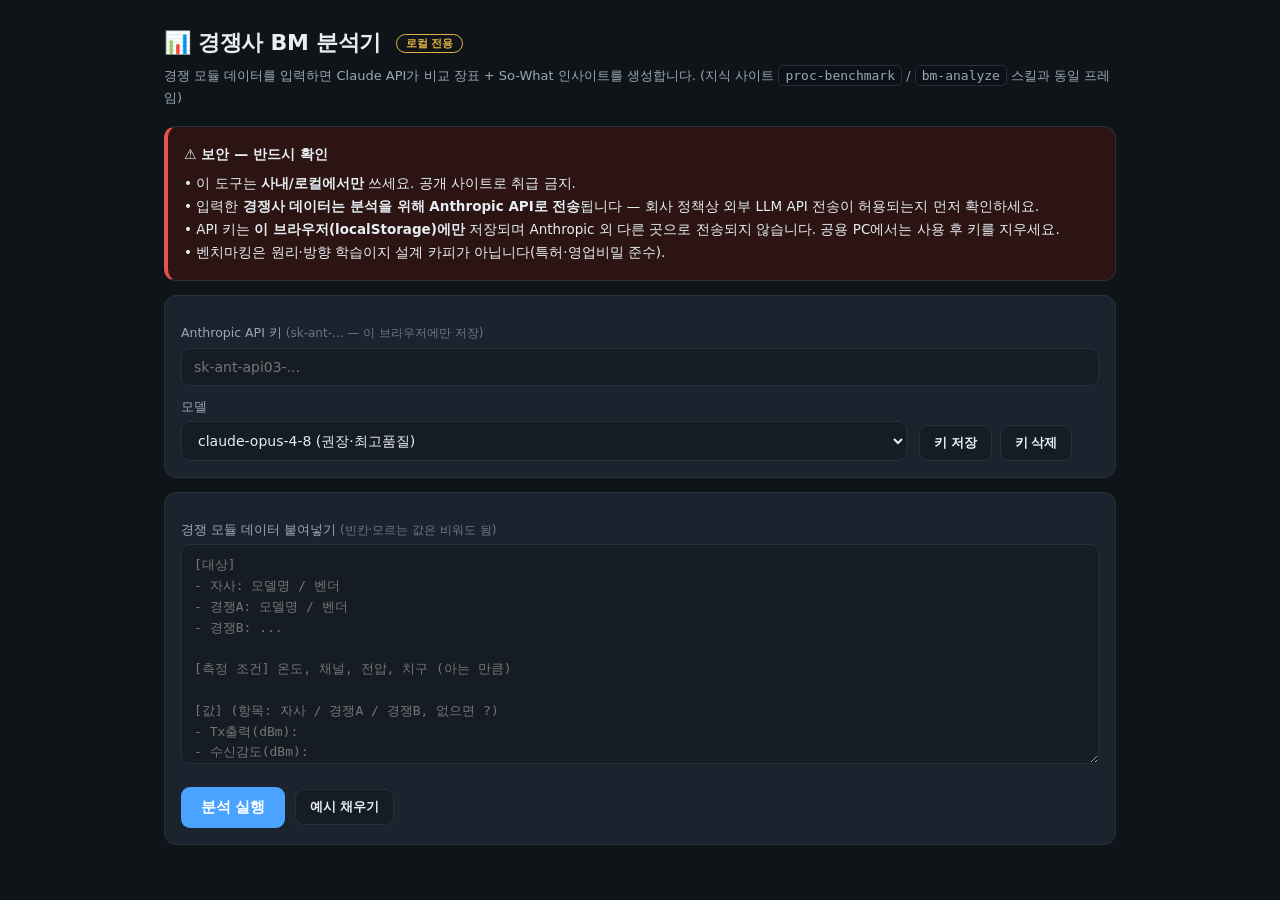
==== bm-analyzer.html @ a7c24df4 "feat: 경쟁사 BM 분석기 로컬 앱(bm-analyzer.html) - 브라우저에서 Claude API 직접호출(스트리밍, 기본 claude-opus-4-8, adaptive " ====
<!DOCTYPE html>
<html lang="ko" data-theme="dark">
<head>
<meta charset="UTF-8" />
<meta name="viewport" content="width=device-width, initial-scale=1.0" />
<title>경쟁사 BM 분석기 (로컬 전용)</title>
<meta name="robots" content="noindex, nofollow" />
<style>
  :root{--bg:#0f1419;--elev:#161c24;--card:#1b232e;--border:#28303c;--text:#e6edf3;--dim:#9aa7b4;--faint:#6b7785;--accent:#4aa3ff;--accent-soft:#1d3a5c;--warn:#e3b341;--warn-bg:#2b2410;--danger:#e5534b;--danger-bg:#2b1412;--ok:#2ea043;}
  *{box-sizing:border-box;margin:0;padding:0}
  body{font-family:"Pretendard",-apple-system,"Segoe UI","Malgun Gothic",system-ui,sans-serif;background:var(--bg);color:var(--text);line-height:1.7;font-size:15px;padding:24px;max-width:1000px;margin:0 auto}
  h1{font-size:22px;font-weight:800;letter-spacing:-.3px}
  h1 .badge{font-size:11px;font-weight:600;color:var(--warn);border:1px solid var(--warn);border-radius:999px;padding:2px 9px;margin-left:8px;vertical-align:middle}
  .sub{color:var(--dim);font-size:13px;margin:4px 0 16px}
  .box{background:var(--card);border:1px solid var(--border);border-radius:12px;padding:16px;margin:14px 0}
  .danger{border-left:4px solid var(--danger);background:var(--danger-bg)}
  .warn{border-left:4px solid var(--warn);background:var(--warn-bg)}
  .box h3{font-size:14px;margin-bottom:6px}
  label{display:block;font-size:12.5px;color:var(--dim);margin:10px 0 4px}
  input,textarea,select{width:100%;background:var(--elev);border:1px solid var(--border);color:var(--text);border-radius:9px;padding:10px 12px;font-size:14px;font-family:inherit}
  input:focus,textarea:focus,select:focus{outline:none;border-color:var(--accent)}
  textarea{min-height:220px;resize:vertical;font-family:"SFMono-Regular",Consolas,monospace;font-size:13px;line-height:1.6}
  .row{display:flex;gap:12px;flex-wrap:wrap}
  .row>div{flex:1;min-width:180px}
  button{background:var(--accent);color:#fff;border:none;border-radius:9px;padding:11px 20px;font-size:14.5px;font-weight:700;cursor:pointer}
  button:hover{filter:brightness(1.1)}
  button:disabled{opacity:.5;cursor:not-allowed}
  button.ghost{background:var(--elev);color:var(--text);border:1px solid var(--border);font-weight:600;padding:8px 14px;font-size:13px}
  .actions{display:flex;gap:10px;align-items:center;flex-wrap:wrap;margin-top:14px}
  .status{font-size:13px;color:var(--dim)}
  .spinner{display:inline-block;width:14px;height:14px;border:2px solid var(--border);border-top-color:var(--accent);border-radius:50%;animation:spin .8s linear infinite;vertical-align:-2px;margin-right:6px}
  @keyframes spin{to{transform:rotate(360deg)}}
  code{background:#0c1117;padding:2px 6px;border-radius:5px;font-family:"SFMono-Regular",Consolas,monospace;font-size:13px;border:1px solid var(--border)}
  details{margin-top:8px}summary{cursor:pointer;color:var(--dim);font-size:13px}
  /* rendered markdown result */
  #result{margin-top:8px}
  #result h2{font-size:19px;font-weight:750;margin:20px 0 10px;padding-bottom:7px;border-bottom:1px solid var(--border)}
  #result h3{font-size:16px;margin:16px 0 8px}
  #result p{margin:8px 0}
  #result ul{padding-left:22px;margin:8px 0}#result li{margin:5px 0}
  #result strong{color:var(--accent)}
  #result hr{border:none;border-top:1px solid var(--border);margin:16px 0}
  #result table{width:100%;border-collapse:collapse;font-size:13.5px;margin:12px 0;display:block;overflow-x:auto}
  #result th,#result td{border:1px solid var(--border);padding:8px 11px;text-align:left;vertical-align:top}
  #result th{background:var(--elev);font-weight:700;white-space:nowrap}
  .key-note{font-size:12px;color:var(--faint);margin-top:6px}
  a{color:var(--accent)}
</style>
</head>
<body>
  <h1>📊 경쟁사 BM 분석기 <span class="badge">로컬 전용</span></h1>
  <p class="sub">경쟁 모듈 데이터를 입력하면 Claude API가 비교 장표 + So-What 인사이트를 생성합니다. (지식 사이트 <code>proc-benchmark</code> / <code>bm-analyze</code> 스킬과 동일 프레임)</p>

  <div class="box danger">
    <h3>⚠️ 보안 — 반드시 확인</h3>
    <div style="font-size:13.5px">
      • 이 도구는 <b>사내/로컬에서만</b> 쓰세요. 공개 사이트로 취급 금지.<br>
      • 입력한 <b>경쟁사 데이터는 분석을 위해 Anthropic API로 전송</b>됩니다 — 회사 정책상 외부 LLM API 전송이 허용되는지 먼저 확인하세요.<br>
      • API 키는 <b>이 브라우저(localStorage)에만</b> 저장되며 Anthropic 외 다른 곳으로 전송되지 않습니다. 공용 PC에서는 사용 후 키를 지우세요.<br>
      • 벤치마킹은 원리·방향 학습이지 설계 카피가 아닙니다(특허·영업비밀 준수).
    </div>
  </div>

  <div class="box">
    <label>Anthropic API 키 <span class="key-note">(sk-ant-... — 이 브라우저에만 저장)</span></label>
    <input id="apiKey" type="password" placeholder="sk-ant-api03-..." autocomplete="off" />
    <div class="row">
      <div>
        <label>모델</label>
        <select id="model">
          <option value="claude-opus-4-8">claude-opus-4-8 (권장·최고품질)</option>
          <option value="claude-sonnet-5">claude-sonnet-5 (저렴·빠름)</option>
          <option value="claude-haiku-4-5">claude-haiku-4-5 (최저가)</option>
        </select>
      </div>
      <div style="flex:0 0 auto;display:flex;align-items:flex-end;gap:8px">
        <button class="ghost" id="saveKey">키 저장</button>
        <button class="ghost" id="clearKey">키 삭제</button>
      </div>
    </div>
  </div>

  <div class="box">
    <label>경쟁 모듈 데이터 붙여넣기 <span class="key-note">(빈칸·모르는 값은 비워도 됨)</span></label>
    <textarea id="input" placeholder="[대상]
- 자사: 모델명 / 벤더
- 경쟁A: 모델명 / 벤더
- 경쟁B: ...

[측정 조건] 온도, 채널, 전압, 치구 (아는 만큼)

[값] (항목: 자사 / 경쟁A / 경쟁B, 없으면 ?)
- Tx출력(dBm):
- 수신감도(dBm):
- Sleep 전류(µA):
- 부품 수/구성(칩·FEM·발룬·필터·안테나):
- PCB 층수/크기/재료:
- 안테나 방식:
- 지원 규격/세대·인증 지역:
- 추정 BOM(자사=100 기준):

[출처] 각 값이 데이터시트/실측/추정 중 무엇인지 (아는 만큼)"></textarea>
    <div class="actions">
      <button id="run">분석 실행</button>
      <button class="ghost" id="loadEx">예시 채우기</button>
      <span class="status" id="status"></span>
    </div>
  </div>

  <div class="box" id="resultBox" style="display:none">
    <div class="actions" style="margin:0 0 8px;justify-content:flex-end">
      <button class="ghost" id="copyBtn">결과 복사</button>
      <button class="ghost" id="saveBtn">.md 저장</button>
    </div>
    <div id="result"></div>
    <details><summary>원본 마크다운 보기</summary><pre id="raw" style="white-space:pre-wrap;font-size:12.5px;color:var(--dim);margin-top:8px"></pre></details>
  </div>

<script>
const $ = s => document.querySelector(s);
const KEY_LS = "bm-analyzer-apikey";

// restore saved key
$("#apiKey").value = localStorage.getItem(KEY_LS) || "";
$("#saveKey").onclick = () => { localStorage.setItem(KEY_LS, $("#apiKey").value.trim()); setStatus("키 저장됨 (이 브라우저)"); };
$("#clearKey").onclick = () => { localStorage.removeItem(KEY_LS); $("#apiKey").value=""; setStatus("키 삭제됨"); };

function setStatus(t, spin){ $("#status").innerHTML = (spin?'<span class="spinner"></span>':'') + (t||""); }

const SYSTEM = `당신은 삼성전자 생활가전 무선통신모듈(RF) HW 벤치마킹 분석 전문가다.
사용자가 준 자사/경쟁 모듈 자료(데이터시트·teardown·측정값)를 바탕으로 "스펙 나열"이 아니라 인사이트·액션을 도출한다.

원칙:
- 자료에 없는 값은 지어내지 말고 "?" 로 둔다. 각 값 옆에 (실측)/(추정)/(데이터시트) 출처를 표기(알 수 있으면).
- 측정 조건이 다르면 비교 무효임을 명시. 원가는 상대지수(자사=100)로.
- Gap의 원인(Why)까지 파고들어 '카피'가 아닌 우리 방식의 Action을 도출.
- 벤치마킹은 원리·방향 학습이며 특허·영업비밀 침해·설계 무단복제가 아님을 전제.

반드시 아래 순서의 한국어 Markdown으로만 출력(다른 말 없이):

## 결론 (먼저)
- 한 줄 결론.
- 상위 3개 액션(우선순위순, 불릿).

## 비교 장표
| 항목 | 자사 | 경쟁 A | 경쟁 B | Gap / 시사점 |
(RF성능·전력·BOM/부품구성·PCB·안테나·인증/지역 등 자료에 있는 항목만. 값에 출처 괄호 표기)

## So-What 인사이트
| Fact(사실) | Gap(차이) | Why(원인 추정) | Insight(시사점) | Action(실행) |
(임팩트 큰 순 최소 3행. Why는 '추정'임을 명시)

## 데이터 공백 (추가로 확보/측정할 항목)
- 불릿 목록.

## 유의
- 측정조건 정규화 여부, 추정값 비중 등 이 분석의 한계를 1~2줄로.`;

// ---- minimal markdown renderer (headings, bold, tables, lists, hr) ----
function esc(s){return (s||"").replace(/[&<>]/g,c=>({"&":"&amp;","<":"&lt;",">":"&gt;"}[c]));}
function inline(s){return esc(s).replace(/\*\*(.+?)\*\*/g,"<strong>$1</strong>");}
function renderMD(md){
  const lines = md.split("\n"); let html=""; let i=0;
  while(i<lines.length){
    let ln=lines[i];
    if(/^\s*#{1,3}\s/.test(ln)){const m=ln.match(/^\s*(#{1,3})\s+(.*)/);const t=m[1].length;html+=`<h${t===1?2:t}>${inline(m[2])}</h${t===1?2:t}>`;i++;continue;}
    if(/^\s*---+\s*$/.test(ln)){html+="<hr>";i++;continue;}
    if(/^\s*\|.*\|\s*$/.test(ln)){ // table
      const tbl=[];while(i<lines.length&&/^\s*\|.*\|\s*$/.test(lines[i])){tbl.push(lines[i]);i++;}
      const rows=tbl.map(r=>r.trim().replace(/^\||\|$/g,"").split("|").map(c=>c.trim()));
      const body=rows.filter(r=>!r.every(c=>/^:?-+:?$/.test(c)||c===""));
      html+="<table>";body.forEach((r,ri)=>{const tag=ri===0?"th":"td";html+="<tr>"+r.map(c=>`<${tag}>${inline(c)}</${tag}>`).join("")+"</tr>";});html+="</table>";continue;
    }
    if(/^\s*[-*]\s+/.test(ln)){const items=[];while(i<lines.length&&/^\s*[-*]\s+/.test(lines[i])){items.push(lines[i].replace(/^\s*[-*]\s+/,""));i++;}html+="<ul>"+items.map(x=>`<li>${inline(x)}</li>`).join("")+"</ul>";continue;}
    if(ln.trim()===""){i++;continue;}
    html+=`<p>${inline(ln)}</p>`;i++;
  }
  return html;
}

let currentMD="";
$("#run").onclick = runAnalysis;
async function runAnalysis(){
  const key=$("#apiKey").value.trim();
  const text=$("#input").value.trim();
  if(!key){setStatus("API 키를 입력하세요.");return;}
  if(!text){setStatus("경쟁 모듈 데이터를 입력하세요.");return;}
  localStorage.setItem(KEY_LS,key);
  $("#run").disabled=true; setStatus("분석 중 (모델이 생각 후 작성)…",true);
  $("#resultBox").style.display="block"; $("#result").innerHTML=""; $("#raw").textContent=""; currentMD="";
  try{
    const resp=await fetch("https://api.anthropic.com/v1/messages",{
      method:"POST",
      headers:{
        "content-type":"application/json",
        "x-api-key":key,
        "anthropic-version":"2023-06-01",
        "anthropic-dangerous-direct-browser-access":"true"
      },
      body:JSON.stringify({
        model:$("#model").value,
        max_tokens:12000,
        thinking:{type:"adaptive"},
        system:SYSTEM,
        messages:[{role:"user",content:text}],
        stream:true
      })
    });
    if(!resp.ok){
      let msg="HTTP "+resp.status;
      try{const j=await resp.json();msg=(j.error&&j.error.message)||msg;}catch(e){}
      throw new Error(msg);
    }
    const reader=resp.body.getReader();const dec=new TextDecoder();let buf="";
    while(true){
      const {done,value}=await reader.read(); if(done)break;
      buf+=dec.decode(value,{stream:true});
      const lines=buf.split("\n"); buf=lines.pop();
      for(const line of lines){
        const s=line.trim(); if(!s.startsWith("data:"))continue;
        const data=s.slice(5).trim(); if(!data)continue;
        try{const ev=JSON.parse(data);
          if(ev.type==="content_block_delta"&&ev.delta&&ev.delta.type==="text_delta"){
            currentMD+=ev.delta.text; $("#result").innerHTML=renderMD(currentMD); $("#raw").textContent=currentMD;
          }else if(ev.type==="error"){throw new Error(ev.error&&ev.error.message||"stream error");}
        }catch(e){/* ignore partial json */}
      }
    }
    setStatus("완료. ⚠️ 결과는 bm-output/ 등 로컬에만 저장하세요.");
  }catch(err){
    setStatus("오류: "+err.message);
    $("#result").innerHTML=`<p style="color:var(--danger)">요청 실패: ${esc(err.message)}</p>
      <p class="key-note">키가 맞는지, 크레딧이 있는지, 네트워크(사내 프록시)가 api.anthropic.com을 허용하는지 확인하세요.</p>`;
  }finally{$("#run").disabled=false;}
}

$("#copyBtn").onclick=()=>{navigator.clipboard.writeText(currentMD).then(()=>setStatus("복사됨"));};
$("#saveBtn").onclick=()=>{
  const d=new Date().toISOString().slice(0,10);
  const blob=new Blob([currentMD],{type:"text/markdown"});
  const a=document.createElement("a");a.href=URL.createObjectURL(blob);a.download=`BM_${d}.md`;a.click();
  setStatus("BM_"+d+".md 저장됨 (로컬 전용 보관)");
};
$("#loadEx").onclick=()=>{
  $("#input").value=`[대상]
- 자사: SWU-24A / 자사
- 경쟁A: XY-2450 / A社
- 경쟁B: ZZ-Combo / B社

[측정 조건] 상온 25℃, 2.4G ch6, 3.3V, 도전 커넥터 (자사만 실측)

[값]
- Tx출력(dBm): 18(실측) / 19(데이터시트) / ?
- 수신감도(dBm): -95(실측) / -98(데이터시트) / -97(데이터시트)
- Sleep 전류(µA): 3.0(실측) / 1.5(데이터시트) / 2.0(추정)
- 부품 수/구성: 칩+발룬+π매칭+PCB안테나 / 칩+FEM(통합)+FPC안테나 / 콤보칩+칩안테나
- PCB 층수/크기: 4층/25x18mm / 4층/22x16mm / 2층/28x20mm
- 안테나 방식: PCB패턴 / FPC(+u.FL) / 칩
- 지원 규격/지역: WiFi4 BLE / KC,FCC / WiFi5 BLE / KC,FCC,CE / WiFi4 / KC
- 추정 BOM(자사=100): 100 / 115 / 80`;
  setStatus("예시 채움 — '분석 실행'을 누르세요.");
};
</script>
</body>
</html>
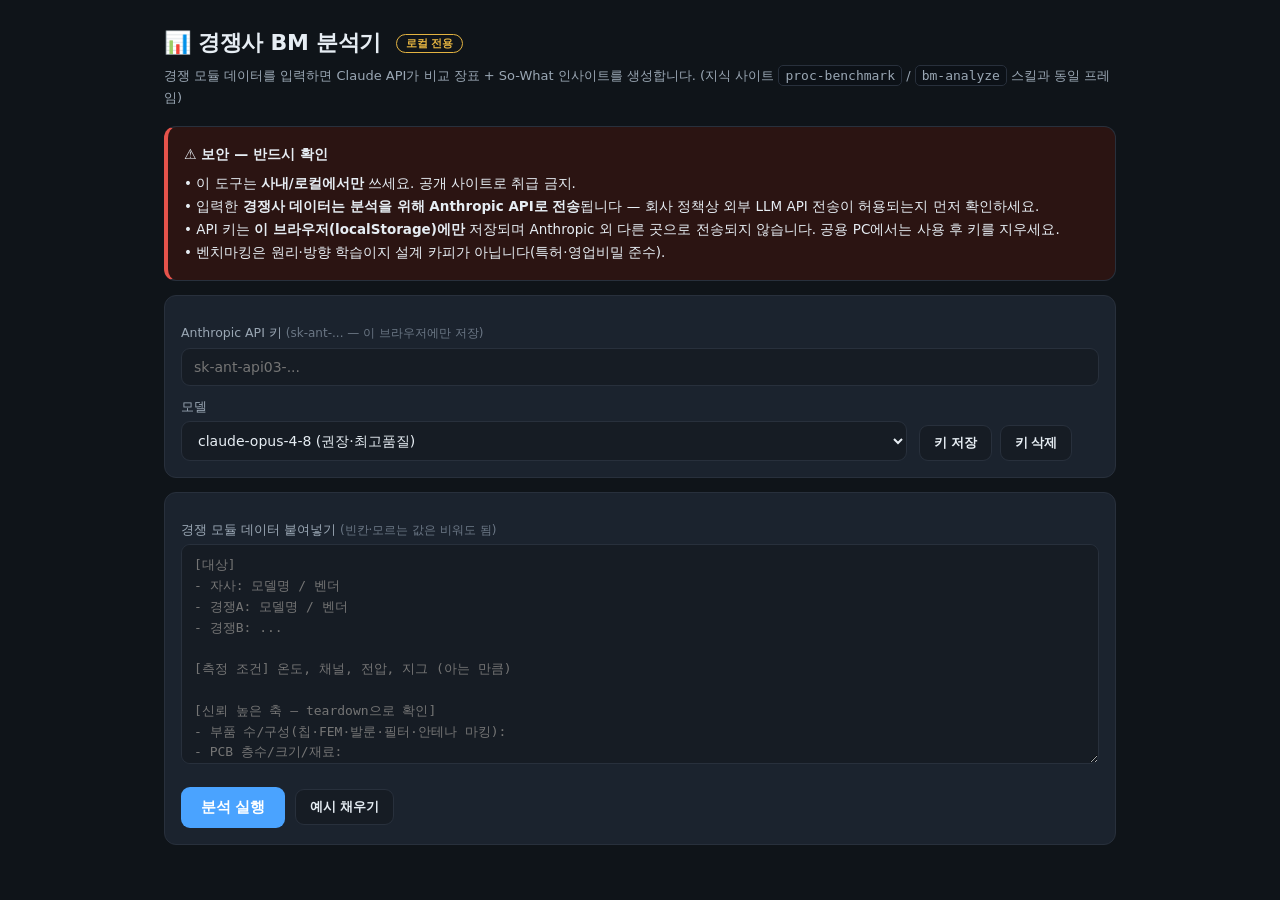
==== commit 591ee561: "fix(bm-analyzer): 사이트와 동일하게 정정 — 신뢰 축 vs 저신뢰 3축, 치구→지그 - SYSTEM 프롬프트: teardown 신뢰 축 중심 비교 + RF성능/전력/" ====
--- a/bm-analyzer.html
+++ b/bm-analyzer.html
@@ -87,17 +87,19 @@
 - 경쟁A: 모델명 / 벤더
 - 경쟁B: ...
 
-[측정 조건] 온도, 채널, 전압, 치구 (아는 만큼)
-
-[값] (항목: 자사 / 경쟁A / 경쟁B, 없으면 ?)
-- Tx출력(dBm):
-- 수신감도(dBm):
-- Sleep 전류(µA):
-- 부품 수/구성(칩·FEM·발룬·필터·안테나):
+[측정 조건] 온도, 채널, 전압, 지그 (아는 만큼)
+
+[신뢰 높은 축 — teardown으로 확인]
+- 부품 수/구성(칩·FEM·발룬·필터·안테나 마킹):
 - PCB 층수/크기/재료:
 - 안테나 방식:
-- 지원 규격/세대·인증 지역:
+- 열/기구(쉴드캔·방열):
 - 추정 BOM(자사=100 기준):
+
+[참고 축 — 저신뢰(확보 방법 있으면만)]
+- RF출력/감도: (자사 동일 지그 실측 or FCC OET 값만)
+- 전력(Sleep/Tx): (모듈 레일 직접측정 or 데이터시트 값만 · 세트 소비전류 X)
+- 인증/지역: (인증DB 조회로 확인한 값 · 라벨만이면 비확정)
 
 [출처] 각 값이 데이터시트/실측/추정 중 무엇인지 (아는 만큼)"></textarea>
     <div class="actions">
@@ -132,9 +134,16 @@
 
 원칙:
 - 자료에 없는 값은 지어내지 말고 "?" 로 둔다. 각 값 옆에 (실측)/(추정)/(데이터시트) 출처를 표기(알 수 있으면).
-- 측정 조건이 다르면 비교 무효임을 명시. 원가는 상대지수(자사=100)로.
+- 측정 조건(온도·채널·전압·지그)이 다르면 비교 무효임을 명시. 원가는 상대지수(자사=100)로.
 - Gap의 원인(Why)까지 파고들어 '카피'가 아닌 우리 방식의 Action을 도출.
 - 벤치마킹은 원리·방향 학습이며 특허·영업비밀 침해·설계 무단복제가 아님을 전제.
+
+축별 신뢰도(중요):
+- [신뢰 높음 — teardown으로 확인] 부품 구성(칩/FEM/발룬/필터/안테나 마킹), BOM·원가(부품수·통합도), PCB(층수·재료·크기), 안테나 방식, 열·기구(쉴드캔·방열). 이 축들을 비교의 중심으로.
+- [불신뢰 소스 — 저신뢰(비확정) 처리] 다음 3축은 보이는 소스를 그대로 믿으면 오판이므로, '확보 방법'이 명시된 경우에만 비교하고 아니면 (저신뢰) 표기하거나 '데이터 공백'으로 넘긴다:
+  · RF 성능: 경쟁사 공개 스펙은 측정조건·지그 불명 → 신뢰 불가. (자사 동일 지그 직접 실측 / 미국 FCC OET 공개 시험성적서로 확보된 값만 비교)
+  · 전력: 세트 장착 소비전류는 SMPS 효율·타부하 혼입 → 모듈 순수특성 분리 불가. (모듈 전원 레일 직접 급전 측정 / 데이터시트 값으로 확보된 값만 비교)
+  · 인증·지역: 라벨은 미기재 국가 존재 → '지원 지역 확정' 불가. (인증번호로 FCC ID·KC(RRA)·CE DB 조회로 보완, 단 비확정)
 
 반드시 아래 순서의 한국어 Markdown으로만 출력(다른 말 없이):
 
@@ -142,9 +151,12 @@
 - 한 줄 결론.
 - 상위 3개 액션(우선순위순, 불릿).
 
-## 비교 장표
+## 비교 장표 (신뢰 높은 teardown 축)
 | 항목 | 자사 | 경쟁 A | 경쟁 B | Gap / 시사점 |
-(RF성능·전력·BOM/부품구성·PCB·안테나·인증/지역 등 자료에 있는 항목만. 값에 출처 괄호 표기)
+(부품구성·BOM/원가·PCB·안테나·열/기구 중 자료에 있는 항목. 값에 출처 괄호 표기)
+
+## 참고 축 (저신뢰·비확정) — RF성능·전력·인증/지역
+(위 3축은 '확보 방법'이 명시된 값만 (저신뢰) 표기해 넣고, 확보 안 된 값은 여기서 '데이터 공백'으로 안내. 세트레벨 전력·경쟁사 공개스펙·라벨만으로는 비교하지 말 것)
 
 ## So-What 인사이트
 | Fact(사실) | Gap(차이) | Why(원인 추정) | Insight(시사점) | Action(실행) |
@@ -247,17 +259,19 @@
 - 경쟁A: XY-2450 / A社
 - 경쟁B: ZZ-Combo / B社
 
-[측정 조건] 상온 25℃, 2.4G ch6, 3.3V, 도전 커넥터 (자사만 실측)
-
-[값]
-- Tx출력(dBm): 18(실측) / 19(데이터시트) / ?
-- 수신감도(dBm): -95(실측) / -98(데이터시트) / -97(데이터시트)
-- Sleep 전류(µA): 3.0(실측) / 1.5(데이터시트) / 2.0(추정)
+[측정 조건] 상온 25℃, 2.4G ch6, 3.3V, 도전 지그 (자사만 실측)
+
+[신뢰 높은 축 — teardown]
 - 부품 수/구성: 칩+발룬+π매칭+PCB안테나 / 칩+FEM(통합)+FPC안테나 / 콤보칩+칩안테나
 - PCB 층수/크기: 4층/25x18mm / 4층/22x16mm / 2층/28x20mm
 - 안테나 방식: PCB패턴 / FPC(+u.FL) / 칩
-- 지원 규격/지역: WiFi4 BLE / KC,FCC / WiFi5 BLE / KC,FCC,CE / WiFi4 / KC
-- 추정 BOM(자사=100): 100 / 115 / 80`;
+- 열/기구: 쉴드캔無 / 쉴드캔有 / 쉴드캔無
+- 추정 BOM(자사=100): 100 / 115 / 80
+
+[참고 축 — 저신뢰]
+- RF출력/감도: 자사만 동일 지그 실측(Tx 18dBm, 감도 -95dBm) / 경쟁은 공개스펙뿐 → 비교 보류
+- 전력(Sleep): 자사 3.0µA(모듈레일 실측) / 경쟁은 세트값뿐 → 분리 불가, 비교 보류
+- 인증/지역: 라벨상 자사 KC,FCC / A KC,FCC,CE / B KC (미기재 국가 가능 → 비확정)`;
   setStatus("예시 채움 — '분석 실행'을 누르세요.");
 };
 </script>
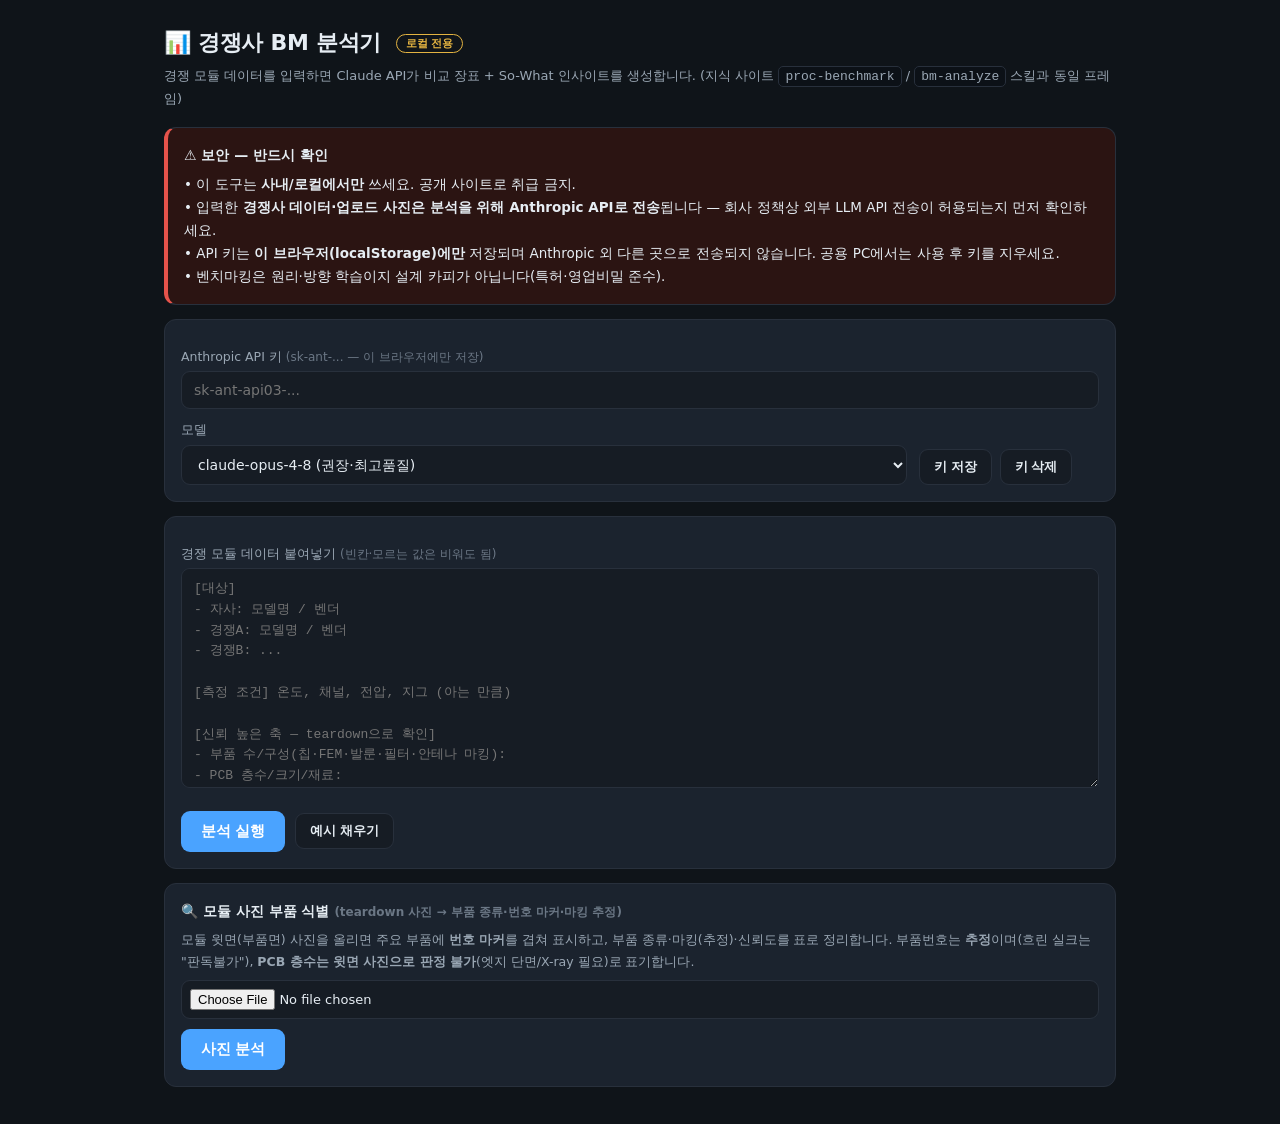
==== commit 44e60193: "feat(bm-analyzer): 모듈 사진 부품 식별 — 비전 분석 + 번호 마커 오버레이 - 사진 업로드 → Claude vision이 주요 부품 식별, 이미지 좌표(0~1)로" ====
--- a/bm-analyzer.html
+++ b/bm-analyzer.html
@@ -45,6 +45,15 @@
   #result th{background:var(--elev);font-weight:700;white-space:nowrap}
   .key-note{font-size:12px;color:var(--faint);margin-top:6px}
   a{color:var(--accent)}
+  input[type=file]{padding:8px;font-size:13px;color:var(--text);max-width:100%}
+  .imgwrap{position:relative;display:inline-block;max-width:100%;line-height:0;border:1px solid var(--border);border-radius:10px;overflow:hidden;background:#000}
+  .imgwrap img{display:block;max-width:100%;height:auto}
+  .marker{position:absolute;transform:translate(-50%,-50%);min-width:24px;height:24px;padding:0 6px;border-radius:999px;background:var(--accent);color:#fff;font-size:12.5px;font-weight:800;display:flex;align-items:center;justify-content:center;border:2px solid #fff;box-shadow:0 1px 5px rgba(0,0,0,.6);cursor:default}
+  .legend table{width:100%;border-collapse:collapse;margin:12px 0;font-size:13.5px}
+  .legend th,.legend td{border:1px solid var(--border);padding:7px 10px;text-align:left;vertical-align:top}
+  .legend th{background:var(--elev);white-space:nowrap}
+  .legend td:first-child{font-weight:800;color:var(--accent);width:1%;white-space:nowrap;text-align:center}
+  .conf-low{color:var(--danger);font-weight:700}.conf-mid{color:var(--warn);font-weight:700}.conf-high{color:var(--ok);font-weight:700}
 </style>
 </head>
 <body>
@@ -55,7 +64,7 @@
     <h3>⚠️ 보안 — 반드시 확인</h3>
     <div style="font-size:13.5px">
       • 이 도구는 <b>사내/로컬에서만</b> 쓰세요. 공개 사이트로 취급 금지.<br>
-      • 입력한 <b>경쟁사 데이터는 분석을 위해 Anthropic API로 전송</b>됩니다 — 회사 정책상 외부 LLM API 전송이 허용되는지 먼저 확인하세요.<br>
+      • 입력한 <b>경쟁사 데이터·업로드 사진은 분석을 위해 Anthropic API로 전송</b>됩니다 — 회사 정책상 외부 LLM API 전송이 허용되는지 먼저 확인하세요.<br>
       • API 키는 <b>이 브라우저(localStorage)에만</b> 저장되며 Anthropic 외 다른 곳으로 전송되지 않습니다. 공용 PC에서는 사용 후 키를 지우세요.<br>
       • 벤치마킹은 원리·방향 학습이지 설계 카피가 아닙니다(특허·영업비밀 준수).
     </div>
@@ -116,6 +125,26 @@
     </div>
     <div id="result"></div>
     <details><summary>원본 마크다운 보기</summary><pre id="raw" style="white-space:pre-wrap;font-size:12.5px;color:var(--dim);margin-top:8px"></pre></details>
+  </div>
+
+  <div class="box">
+    <h3>🔍 모듈 사진 부품 식별 <span class="key-note">(teardown 사진 → 부품 종류·번호 마커·마킹 추정)</span></h3>
+    <div style="font-size:12.5px;color:var(--dim);margin-bottom:8px">
+      모듈 윗면(부품면) 사진을 올리면 주요 부품에 <b>번호 마커</b>를 겹쳐 표시하고, 부품 종류·마킹(추정)·신뢰도를 표로 정리합니다.
+      부품번호는 <b>추정</b>이며(흐린 실크는 "판독불가"), <b>PCB 층수는 윗면 사진으로 판정 불가</b>(엣지 단면/X-ray 필요)로 표기합니다.
+    </div>
+    <input id="imgFile" type="file" accept="image/*" />
+    <div class="actions" style="margin-top:10px">
+      <button id="runImg">사진 분석</button>
+      <span class="status" id="imgStatus"></span>
+    </div>
+    <div id="imgResultBox" style="display:none;margin-top:14px">
+      <div id="imgwrap" class="imgwrap"></div>
+      <div id="legend"></div>
+      <div id="imgNotes"></div>
+      <div class="actions" style="justify-content:flex-end"><button class="ghost" id="imgCopy">결과 복사</button></div>
+      <details><summary>원본 마크다운/JSON 보기</summary><pre id="imgRaw" style="white-space:pre-wrap;font-size:12px;color:var(--dim);margin-top:8px"></pre></details>
+    </div>
   </div>
 
 <script>
@@ -274,6 +303,119 @@
 - 인증/지역: 라벨상 자사 KC,FCC / A KC,FCC,CE / B KC (미기재 국가 가능 → 비확정)`;
   setStatus("예시 채움 — '분석 실행'을 누르세요.");
 };
+
+// ===== 모듈 사진 부품 식별 (vision) =====
+let imgB64=null, imgMime=null, imgMD="";
+function imgStatus(t,spin){ $("#imgStatus").innerHTML=(spin?'<span class="spinner"></span>':'')+(t||""); }
+
+const IMG_SYSTEM = `당신은 무선모듈 PCB 사진을 분석하는 RF HW 부품 식별 전문가다. 사진에서 눈에 보이는 주요 부품을 식별해 번호를 매긴다.
+
+규칙(중요):
+- 실크스크린/부품 마킹(모델명·날짜코드·부품번호)을 최대한 판독하되, 불확실하면 "판독불가" 또는 "추정"으로 표기하고 절대 지어내지 마라. 각 부품에 신뢰도(높음/중간/낮음)를 붙인다.
+- 부품 종류는 패키지·형상으로 추정: RF SoC(중앙 대형 QFN/QFP/다이), SPI 플래시(8핀 SOIC, 예: 'FM25Q..'), 크리스탈(금속캔, 'N40.00'=40MHz 등), DC-DC 인덕터(사각 몰드), 메탈 안테나(판금/금속캔형), 커넥터(u.FL 등), RF 매칭/디커플링 수동소자(0402/0201) 등.
+- PCB 층수는 윗면(top) 사진만으로는 확정 불가하다. 층수를 단정하지 말고 "윗면 사진으로는 층수 판정 불가 — 엣지 단면/X-ray 필요"로 표기.
+- 부품 위치는 이미지 좌표로: 좌상단=(0,0), 우하단=(1,1) 기준의 소수 x,y (부품 중심점).
+
+출력 형식(정확히 이 순서):
+1) 먼저 JSON 코드블록 하나(다른 말 없이). 형식:
+\`\`\`json
+{"components":[{"n":1,"type":"RF SoC","part":"판독값 또는 추정","confidence":"낮음","x":0.47,"y":0.52}],
+ "summary":{"module_label":"실크 판독값","size":"예:15x40mm","estimated_component_count":"약 N개(주요 능동+수동 개략)","pcb_layers":"윗면 사진으로 판정 불가 — 엣지/X-ray 필요"}}
+\`\`\`
+   · n은 1부터, 왼쪽→오른쪽/큰 부품 우선. x,y는 반드시 0~1 소수.
+2) 그 다음 한국어 Markdown 분석:
+   ## 요약 (모듈 라벨·크기·추정 부품 수·층수 주의)
+   ## 번호별 부품 (각 번호: 종류 · 마킹(추정/판독불가) · 신뢰도 · 근거)
+   ## BM 관점 인사이트 (통합도·BOM·안테나/전원 구성에서 읽히는 설계 방향, 2~4줄)
+   ## 주의 — "사진 판독은 추정이며 부품번호·개수·층수는 실물/단면 대조가 필요"를 명시.`;
+
+$("#imgFile").onchange = e => {
+  const f = e.target.files && e.target.files[0]; if(!f) return;
+  imgMime = f.type || "image/jpeg";
+  const r = new FileReader();
+  r.onload = () => {
+    imgB64 = String(r.result).split(",")[1];
+    $("#imgResultBox").style.display = "block";
+    $("#imgwrap").innerHTML = '<img src="'+r.result+'" alt="module">';
+    $("#legend").innerHTML=""; $("#imgNotes").innerHTML=""; $("#imgRaw").textContent=""; imgMD="";
+    imgStatus("사진 로드됨 — '사진 분석'을 누르세요.");
+  };
+  r.readAsDataURL(f);
+};
+
+$("#runImg").onclick = async () => {
+  const key = $("#apiKey").value.trim();
+  if(!key){ imgStatus("API 키를 입력하세요."); return; }
+  if(!imgB64){ imgStatus("사진을 먼저 선택하세요."); return; }
+  localStorage.setItem(KEY_LS, key);
+  $("#runImg").disabled = true; imgStatus("사진 분석 중 (부품 식별)…", true);
+  imgMD=""; $("#imgRaw").textContent=""; $("#legend").innerHTML=""; $("#imgNotes").innerHTML="";
+  $("#imgwrap").querySelectorAll(".marker").forEach(m=>m.remove());
+  try{
+    const resp = await fetch("https://api.anthropic.com/v1/messages", {
+      method:"POST",
+      headers:{"content-type":"application/json","x-api-key":key,"anthropic-version":"2023-06-01","anthropic-dangerous-direct-browser-access":"true"},
+      body:JSON.stringify({
+        model:$("#model").value, max_tokens:6000, thinking:{type:"adaptive"}, system:IMG_SYSTEM,
+        messages:[{role:"user",content:[
+          {type:"image",source:{type:"base64",media_type:imgMime,data:imgB64}},
+          {type:"text",text:"이 무선모듈 PCB 사진의 주요 부품을 식별하고 번호를 매겨줘."}
+        ]}],
+        stream:true
+      })
+    });
+    if(!resp.ok){ let m="HTTP "+resp.status; try{const j=await resp.json(); m=(j.error&&j.error.message)||m;}catch(e){} throw new Error(m); }
+    const reader=resp.body.getReader(); const dec=new TextDecoder(); let buf="";
+    while(true){
+      const {done,value}=await reader.read(); if(done)break;
+      buf+=dec.decode(value,{stream:true});
+      const lines=buf.split("\n"); buf=lines.pop();
+      for(const line of lines){
+        const s=line.trim(); if(!s.startsWith("data:"))continue;
+        const data=s.slice(5).trim(); if(!data)continue;
+        try{const ev=JSON.parse(data);
+          if(ev.type==="content_block_delta"&&ev.delta&&ev.delta.type==="text_delta"){ imgMD+=ev.delta.text; $("#imgRaw").textContent=imgMD; }
+          else if(ev.type==="error"){ throw new Error(ev.error&&ev.error.message||"stream error"); }
+        }catch(e){/* partial */}
+      }
+    }
+    let comps=[];
+    const jm=imgMD.match(/```json([\s\S]*?)```/);
+    if(jm){ try{ const o=JSON.parse(jm[1].trim()); comps=o.components||[]; }catch(e){ imgStatus("완료(좌표 파싱 실패 — 표/설명만 표시)"); } }
+    drawMarkers(comps); renderLegend(comps);
+    const notes=imgMD.replace(/```json[\s\S]*?```/,"").trim();
+    $("#imgNotes").innerHTML=renderMD(notes);
+    if(!/파싱 실패/.test($("#imgStatus").textContent)) imgStatus("완료. ⚠️ 추정치 — 부품번호·개수·층수는 실물/단면 대조 필요.");
+  }catch(err){
+    imgStatus("오류: "+err.message);
+    $("#imgNotes").innerHTML=`<p style="color:var(--danger)">요청 실패: ${esc(err.message)}</p>`;
+  }finally{ $("#runImg").disabled=false; }
+};
+
+function drawMarkers(comps){
+  const wrap=$("#imgwrap"); wrap.querySelectorAll(".marker").forEach(m=>m.remove());
+  (comps||[]).forEach(c=>{
+    const x=Number(c.x), y=Number(c.y);
+    if(!isFinite(x)||!isFinite(y)) return;
+    const m=document.createElement("div"); m.className="marker";
+    m.style.left=(Math.max(0,Math.min(1,x))*100)+"%";
+    m.style.top=(Math.max(0,Math.min(1,y))*100)+"%";
+    m.textContent=String(c.n);
+    m.title=(c.type||"")+(c.part?" · "+c.part:"");
+    wrap.appendChild(m);
+  });
+}
+function renderLegend(comps){
+  if(!comps||!comps.length){ $("#legend").innerHTML=""; return; }
+  let h='<div class="legend"><table><tr><th>#</th><th>부품 종류</th><th>마킹/부품번호(추정)</th><th>신뢰도</th></tr>';
+  comps.forEach(c=>{
+    const cf=(c.confidence||"").toString();
+    const cls=/낮|low/i.test(cf)?"conf-low":/중|mid/i.test(cf)?"conf-mid":/높|high/i.test(cf)?"conf-high":"";
+    h+="<tr><td>"+esc(String(c.n))+"</td><td>"+esc(c.type||"")+"</td><td>"+esc(c.part||"—")+"</td><td class='"+cls+"'>"+esc(cf||"—")+"</td></tr>";
+  });
+  h+="</table></div>"; $("#legend").innerHTML=h;
+}
+$("#imgCopy").onclick=()=>{ navigator.clipboard.writeText(imgMD).then(()=>imgStatus("복사됨")); };
 </script>
 </body>
 </html>
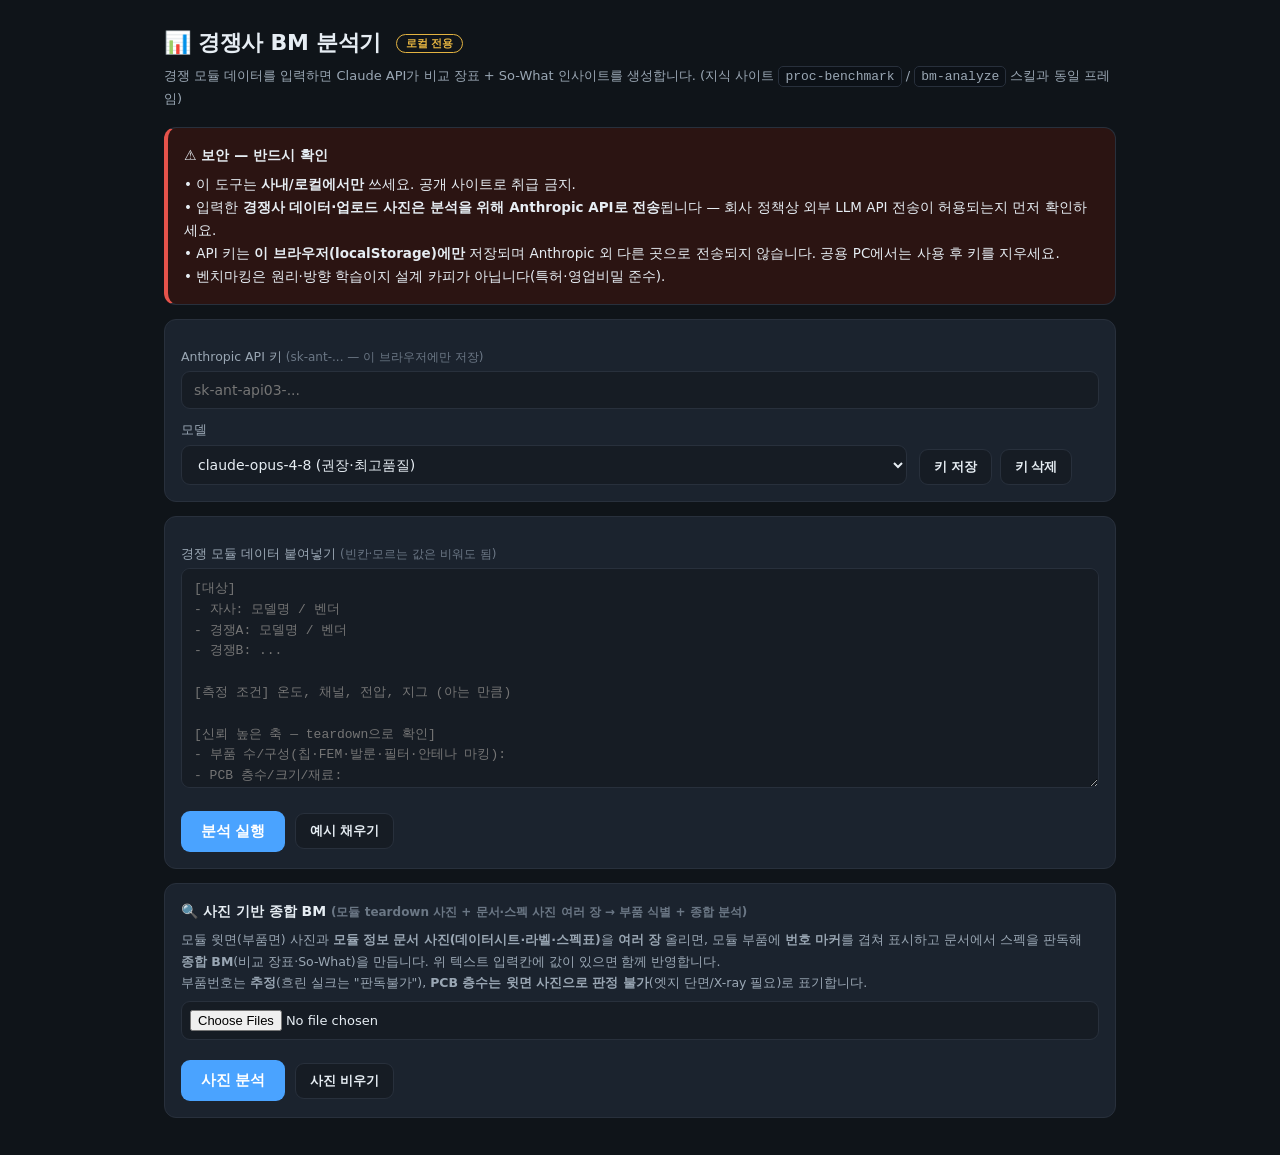
==== commit 0f3c02ff: "feat(bm-analyzer): 사진 다중 업로드 — 모듈+문서 사진 종합 BM - 사진 갯수 제한 없이 업로드(썸네일·개별 제거), 문서/스펙 사진 포함 - 각 부품에 img(" ====
--- a/bm-analyzer.html
+++ b/bm-analyzer.html
@@ -54,6 +54,13 @@
   .legend th{background:var(--elev);white-space:nowrap}
   .legend td:first-child{font-weight:800;color:var(--accent);width:1%;white-space:nowrap;text-align:center}
   .conf-low{color:var(--danger);font-weight:700}.conf-mid{color:var(--warn);font-weight:700}.conf-high{color:var(--ok);font-weight:700}
+  .thumbs{display:flex;flex-wrap:wrap;gap:8px;margin-top:10px}
+  .thumb{position:relative;width:104px;height:78px;border:1px solid var(--border);border-radius:8px;overflow:hidden;background:#000}
+  .thumb img{width:100%;height:100%;object-fit:cover;display:block}
+  .thumb .idx{position:absolute;left:3px;top:3px;background:var(--accent);color:#fff;font-size:10px;font-weight:800;border-radius:4px;padding:1px 6px}
+  .thumb .rm{position:absolute;right:2px;top:2px;background:rgba(0,0,0,.6);color:#fff;border:none;border-radius:5px;width:20px;height:20px;font-size:13px;line-height:1;cursor:pointer;padding:0}
+  .imgfig{margin:12px 0}
+  .imgfig .cap{font-size:12px;color:var(--dim);margin:5px 0 0;font-weight:600}
 </style>
 </head>
 <body>
@@ -128,18 +135,20 @@
   </div>
 
   <div class="box">
-    <h3>🔍 모듈 사진 부품 식별 <span class="key-note">(teardown 사진 → 부품 종류·번호 마커·마킹 추정)</span></h3>
+    <h3>🔍 사진 기반 종합 BM <span class="key-note">(모듈 teardown 사진 + 문서·스펙 사진 여러 장 → 부품 식별 + 종합 분석)</span></h3>
     <div style="font-size:12.5px;color:var(--dim);margin-bottom:8px">
-      모듈 윗면(부품면) 사진을 올리면 주요 부품에 <b>번호 마커</b>를 겹쳐 표시하고, 부품 종류·마킹(추정)·신뢰도를 표로 정리합니다.
-      부품번호는 <b>추정</b>이며(흐린 실크는 "판독불가"), <b>PCB 층수는 윗면 사진으로 판정 불가</b>(엣지 단면/X-ray 필요)로 표기합니다.
-    </div>
-    <input id="imgFile" type="file" accept="image/*" />
+      모듈 윗면(부품면) 사진과 <b>모듈 정보 문서 사진(데이터시트·라벨·스펙표)</b>을 <b>여러 장</b> 올리면, 모듈 부품에 <b>번호 마커</b>를 겹쳐 표시하고 문서에서 스펙을 판독해 <b>종합 BM</b>(비교 장표·So-What)을 만듭니다. 위 텍스트 입력칸에 값이 있으면 함께 반영합니다.<br>
+      부품번호는 <b>추정</b>(흐린 실크는 "판독불가"), <b>PCB 층수는 윗면 사진으로 판정 불가</b>(엣지 단면/X-ray 필요)로 표기합니다.
+    </div>
+    <input id="imgFile" type="file" accept="image/*" multiple />
+    <div id="thumbs" class="thumbs"></div>
     <div class="actions" style="margin-top:10px">
       <button id="runImg">사진 분석</button>
+      <button class="ghost" id="clearImgs">사진 비우기</button>
       <span class="status" id="imgStatus"></span>
     </div>
     <div id="imgResultBox" style="display:none;margin-top:14px">
-      <div id="imgwrap" class="imgwrap"></div>
+      <div id="imgwraps"></div>
       <div id="legend"></div>
       <div id="imgNotes"></div>
       <div class="actions" style="justify-content:flex-end"><button class="ghost" id="imgCopy">결과 복사</button></div>
@@ -304,64 +313,83 @@
   setStatus("예시 채움 — '분석 실행'을 누르세요.");
 };
 
-// ===== 모듈 사진 부품 식별 (vision) =====
-let imgB64=null, imgMime=null, imgMD="";
+// ===== 사진 기반 종합 BM (multi-image vision) =====
+let imgs=[]; let imgMD="";
 function imgStatus(t,spin){ $("#imgStatus").innerHTML=(spin?'<span class="spinner"></span>':'')+(t||""); }
-
-const IMG_SYSTEM = `당신은 무선모듈 PCB 사진을 분석하는 RF HW 부품 식별 전문가다. 사진에서 눈에 보이는 주요 부품을 식별해 번호를 매긴다.
+const clamp01 = v => Math.max(0, Math.min(1, v));
+
+const IMG_SYSTEM = `당신은 무선모듈 PCB 사진과 관련 문서 사진을 종합 분석하는 RF HW 벤치마킹 전문가다.
+입력으로 [사진 1], [사진 2] … 여러 장이 주어진다. 각 사진은 (a) 모듈 실물(부품면/teardown) 또는 (b) 문서(데이터시트·라벨·스펙표·규격표)일 수 있다. 각 사진의 종류를 스스로 판단해 활용한다.
+
+목표: (1) 모듈 사진의 주요 부품 식별 + 번호 마커 좌표, (2) 문서 사진에서 모델·스펙·인증 등 정보 판독, (3) 이를 종합한 BM(비교 장표·So-What) 인사이트.
 
 규칙(중요):
-- 실크스크린/부품 마킹(모델명·날짜코드·부품번호)을 최대한 판독하되, 불확실하면 "판독불가" 또는 "추정"으로 표기하고 절대 지어내지 마라. 각 부품에 신뢰도(높음/중간/낮음)를 붙인다.
-- 부품 종류는 패키지·형상으로 추정: RF SoC(중앙 대형 QFN/QFP/다이), SPI 플래시(8핀 SOIC, 예: 'FM25Q..'), 크리스탈(금속캔, 'N40.00'=40MHz 등), DC-DC 인덕터(사각 몰드), 메탈 안테나(판금/금속캔형), 커넥터(u.FL 등), RF 매칭/디커플링 수동소자(0402/0201) 등.
-- PCB 층수는 윗면(top) 사진만으로는 확정 불가하다. 층수를 단정하지 말고 "윗면 사진으로는 층수 판정 불가 — 엣지 단면/X-ray 필요"로 표기.
-- 부품 위치는 이미지 좌표로: 좌상단=(0,0), 우하단=(1,1) 기준의 소수 x,y (부품 중심점).
+- 실크/부품 마킹/문서 텍스트를 최대한 판독하되, 불확실하면 "판독불가"/"추정"으로 표기하고 절대 지어내지 마라. 각 부품·값에 신뢰도(높음/중간/낮음).
+- 부품 종류는 패키지·형상으로 추정: RF SoC(대형 QFN/QFP/다이), SPI 플래시(8핀 SOIC, 예 'FM25Q..'), 크리스탈(금속캔, 'N40.00'=40MHz), DC-DC 인덕터(사각 몰드), 메탈 안테나(판금), u.FL 커넥터, RF 매칭/디커플링 수동소자(0402/0201) 등.
+- 축별 신뢰도(사이트 BM과 동일): teardown으로 확인되는 축(부품 구성·BOM·PCB·안테나·열/기구)은 신뢰 높음 → 비교의 중심. RF성능·전력(세트레벨)·인증/지역은 저신뢰 소스 → 문서(데이터시트/시험성적서/인증DB)로 확보된 값만 비교하고, 아니면 (저신뢰) 표기하거나 '데이터 공백'으로 넘긴다.
+- PCB 층수는 윗면 사진만으로 판정 불가 → "윗면 사진으로는 층수 판정 불가 — 엣지 단면/X-ray 필요"로 표기, 단정 금지.
+- 부품 위치 좌표: 해당 사진의 좌상단=(0,0), 우하단=(1,1) 기준 소수 x,y(부품 중심). 어느 사진인지 img(사진 번호, 1부터)도 표기. n은 전체 사진을 통틀어 1부터 증가하는 유일 번호. 문서 사진의 정보 항목은 components에 넣지 말 것(부품 마커 대상만).
 
 출력 형식(정확히 이 순서):
-1) 먼저 JSON 코드블록 하나(다른 말 없이). 형식:
+1) 먼저 JSON 코드블록 하나(다른 말 없이):
 \`\`\`json
-{"components":[{"n":1,"type":"RF SoC","part":"판독값 또는 추정","confidence":"낮음","x":0.47,"y":0.52}],
- "summary":{"module_label":"실크 판독값","size":"예:15x40mm","estimated_component_count":"약 N개(주요 능동+수동 개략)","pcb_layers":"윗면 사진으로 판정 불가 — 엣지/X-ray 필요"}}
+{"components":[{"img":1,"n":1,"type":"RF SoC","part":"판독/추정","confidence":"낮음","x":0.47,"y":0.52}],
+ "summary":{"module_label":"판독값","size":"예:15x40mm","estimated_component_count":"약 N개","pcb_layers":"윗면 사진 판정 불가 — 엣지/X-ray 필요","docs_read":"문서 사진에서 읽은 핵심 정보 요약"}}
 \`\`\`
-   · n은 1부터, 왼쪽→오른쪽/큰 부품 우선. x,y는 반드시 0~1 소수.
-2) 그 다음 한국어 Markdown 분석:
-   ## 요약 (모듈 라벨·크기·추정 부품 수·층수 주의)
-   ## 번호별 부품 (각 번호: 종류 · 마킹(추정/판독불가) · 신뢰도 · 근거)
-   ## BM 관점 인사이트 (통합도·BOM·안테나/전원 구성에서 읽히는 설계 방향, 2~4줄)
-   ## 주의 — "사진 판독은 추정이며 부품번호·개수·층수는 실물/단면 대조가 필요"를 명시.`;
+   · img=사진 번호(1부터), n=전체 통틀어 유일 번호(1부터), x,y는 반드시 0~1 소수.
+2) 그 다음 한국어 Markdown:
+   ## 결론 (먼저) — 한 줄 결론 + 상위 3개 액션(우선순위순)
+   ## 번호별 부품 (사진별로, 번호: 종류·마킹(추정/판독불가)·신뢰도·근거)
+   ## 비교 장표 (신뢰 높은 teardown 축: 부품구성·BOM·PCB·안테나·열/기구) — | 항목 | 자사 | 경쟁 | Gap/시사점 |
+   ## 참고 축 (저신뢰·비확정: RF성능·전력·인증/지역 — 문서로 확보된 값만 넣고, 아니면 데이터 공백으로)
+   ## So-What 인사이트 — | Fact | Gap | Why(추정) | Insight | Action | (임팩트 큰 순 최소 3행)
+   ## 데이터 공백 (추가로 확보/측정할 항목)
+   ## 주의 — "사진·문서 판독은 추정이며 부품번호·개수·층수·스펙은 실물/단면/원문 대조가 필요"를 명시.`;
+
+function renderThumbs(){
+  const t=$("#thumbs");
+  if(!imgs.length){ t.innerHTML=""; return; }
+  t.innerHTML=imgs.map((im,i)=>'<div class="thumb"><span class="idx">사진 '+(i+1)+'</span><button class="rm" data-i="'+i+'" title="제거">×</button><img src="'+im.url+'"></div>').join("");
+  t.querySelectorAll(".rm").forEach(b=>b.onclick=()=>{ imgs.splice(Number(b.dataset.i),1); renderThumbs(); imgStatus(imgs.length?imgs.length+"장 준비됨":"사진 없음"); });
+}
 
 $("#imgFile").onchange = e => {
-  const f = e.target.files && e.target.files[0]; if(!f) return;
-  imgMime = f.type || "image/jpeg";
-  const r = new FileReader();
-  r.onload = () => {
-    imgB64 = String(r.result).split(",")[1];
-    $("#imgResultBox").style.display = "block";
-    $("#imgwrap").innerHTML = '<img src="'+r.result+'" alt="module">';
-    $("#legend").innerHTML=""; $("#imgNotes").innerHTML=""; $("#imgRaw").textContent=""; imgMD="";
-    imgStatus("사진 로드됨 — '사진 분석'을 누르세요.");
-  };
-  r.readAsDataURL(f);
+  const files = Array.from(e.target.files||[]); if(!files.length) return;
+  let pending=files.length;
+  files.forEach(f=>{
+    const r=new FileReader();
+    r.onload=()=>{
+      imgs.push({ b64:String(r.result).split(",")[1], mime:f.type||"image/jpeg", url:r.result });
+      if(--pending===0){ renderThumbs(); imgStatus(imgs.length+"장 준비됨 — '사진 분석'을 누르세요."); }
+    };
+    r.readAsDataURL(f);
+  });
+  e.target.value=""; // 같은 파일 재선택·추가 허용
 };
+$("#clearImgs").onclick=()=>{ imgs=[]; renderThumbs(); $("#imgResultBox").style.display="none"; imgStatus("사진 비움"); };
 
 $("#runImg").onclick = async () => {
   const key = $("#apiKey").value.trim();
   if(!key){ imgStatus("API 키를 입력하세요."); return; }
-  if(!imgB64){ imgStatus("사진을 먼저 선택하세요."); return; }
+  if(!imgs.length){ imgStatus("사진을 먼저 업로드하세요."); return; }
   localStorage.setItem(KEY_LS, key);
-  $("#runImg").disabled = true; imgStatus("사진 분석 중 (부품 식별)…", true);
-  imgMD=""; $("#imgRaw").textContent=""; $("#legend").innerHTML=""; $("#imgNotes").innerHTML="";
-  $("#imgwrap").querySelectorAll(".marker").forEach(m=>m.remove());
+  $("#runImg").disabled = true; imgStatus("사진 "+imgs.length+"장 종합 분석 중…", true);
+  imgMD=""; $("#imgRaw").textContent=""; $("#legend").innerHTML=""; $("#imgNotes").innerHTML=""; $("#imgwraps").innerHTML="";
+  $("#imgResultBox").style.display="block";
+  const content=[];
+  imgs.forEach((im,i)=>{
+    content.push({type:"text",text:"[사진 "+(i+1)+"]"});
+    content.push({type:"image",source:{type:"base64",media_type:im.mime,data:im.b64}});
+  });
+  const extra=$("#input").value.trim();
+  content.push({type:"text",text:"위 사진들(모듈 teardown / 문서·스펙)을 종합해 부품 식별 + BM 분석을 해줘. 각 부품은 어느 [사진 N]인지 img로 표기."+(extra?"\n\n[추가 텍스트 데이터]\n"+extra:"")});
   try{
     const resp = await fetch("https://api.anthropic.com/v1/messages", {
       method:"POST",
       headers:{"content-type":"application/json","x-api-key":key,"anthropic-version":"2023-06-01","anthropic-dangerous-direct-browser-access":"true"},
       body:JSON.stringify({
-        model:$("#model").value, max_tokens:6000, thinking:{type:"adaptive"}, system:IMG_SYSTEM,
-        messages:[{role:"user",content:[
-          {type:"image",source:{type:"base64",media_type:imgMime,data:imgB64}},
-          {type:"text",text:"이 무선모듈 PCB 사진의 주요 부품을 식별하고 번호를 매겨줘."}
-        ]}],
-        stream:true
+        model:$("#model").value, max_tokens:8000, thinking:{type:"adaptive"}, system:IMG_SYSTEM,
+        messages:[{role:"user",content}], stream:true
       })
     });
     if(!resp.ok){ let m="HTTP "+resp.status; try{const j=await resp.json(); m=(j.error&&j.error.message)||m;}catch(e){} throw new Error(m); }
@@ -379,27 +407,28 @@
         }catch(e){/* partial */}
       }
     }
-    let comps=[];
+    let comps=[], parseFail=false;
     const jm=imgMD.match(/```json([\s\S]*?)```/);
-    if(jm){ try{ const o=JSON.parse(jm[1].trim()); comps=o.components||[]; }catch(e){ imgStatus("완료(좌표 파싱 실패 — 표/설명만 표시)"); } }
-    drawMarkers(comps); renderLegend(comps);
+    if(jm){ try{ const o=JSON.parse(jm[1].trim()); comps=o.components||[]; }catch(e){ parseFail=true; } }
+    renderImages(comps); renderLegend(comps);
     const notes=imgMD.replace(/```json[\s\S]*?```/,"").trim();
     $("#imgNotes").innerHTML=renderMD(notes);
-    if(!/파싱 실패/.test($("#imgStatus").textContent)) imgStatus("완료. ⚠️ 추정치 — 부품번호·개수·층수는 실물/단면 대조 필요.");
+    imgStatus(parseFail ? "완료(좌표 파싱 실패 — 사진·표/설명만 표시). ⚠️ 추정치." : "완료. ⚠️ 추정치 — 부품번호·개수·층수·스펙은 실물/단면/원문 대조 필요.");
   }catch(err){
     imgStatus("오류: "+err.message);
-    $("#imgNotes").innerHTML=`<p style="color:var(--danger)">요청 실패: ${esc(err.message)}</p>`;
+    $("#imgNotes").innerHTML='<p style="color:var(--danger)">요청 실패: '+esc(err.message)+'</p>';
   }finally{ $("#runImg").disabled=false; }
 };
 
-function drawMarkers(comps){
-  const wrap=$("#imgwrap"); wrap.querySelectorAll(".marker").forEach(m=>m.remove());
+function renderImages(comps){
+  const box=$("#imgwraps");
+  box.innerHTML=imgs.map((im,i)=>'<div class="imgfig"><div class="imgwrap" data-img="'+(i+1)+'"><img src="'+im.url+'"></div><div class="cap">사진 '+(i+1)+'</div></div>').join("");
   (comps||[]).forEach(c=>{
-    const x=Number(c.x), y=Number(c.y);
+    const ii=Number(c.img)||1, x=Number(c.x), y=Number(c.y);
     if(!isFinite(x)||!isFinite(y)) return;
+    const wrap=box.querySelector('.imgwrap[data-img="'+ii+'"]'); if(!wrap) return;
     const m=document.createElement("div"); m.className="marker";
-    m.style.left=(Math.max(0,Math.min(1,x))*100)+"%";
-    m.style.top=(Math.max(0,Math.min(1,y))*100)+"%";
+    m.style.left=(clamp01(x)*100)+"%"; m.style.top=(clamp01(y)*100)+"%";
     m.textContent=String(c.n);
     m.title=(c.type||"")+(c.part?" · "+c.part:"");
     wrap.appendChild(m);
@@ -407,11 +436,11 @@
 }
 function renderLegend(comps){
   if(!comps||!comps.length){ $("#legend").innerHTML=""; return; }
-  let h='<div class="legend"><table><tr><th>#</th><th>부품 종류</th><th>마킹/부품번호(추정)</th><th>신뢰도</th></tr>';
+  let h='<div class="legend"><table><tr><th>#</th><th>사진</th><th>부품 종류</th><th>마킹/부품번호(추정)</th><th>신뢰도</th></tr>';
   comps.forEach(c=>{
     const cf=(c.confidence||"").toString();
     const cls=/낮|low/i.test(cf)?"conf-low":/중|mid/i.test(cf)?"conf-mid":/높|high/i.test(cf)?"conf-high":"";
-    h+="<tr><td>"+esc(String(c.n))+"</td><td>"+esc(c.type||"")+"</td><td>"+esc(c.part||"—")+"</td><td class='"+cls+"'>"+esc(cf||"—")+"</td></tr>";
+    h+="<tr><td>"+esc(String(c.n))+"</td><td>"+esc("사진 "+(Number(c.img)||1))+"</td><td>"+esc(c.type||"")+"</td><td>"+esc(c.part||"—")+"</td><td class='"+cls+"'>"+esc(cf||"—")+"</td></tr>";
   });
   h+="</table></div>"; $("#legend").innerHTML=h;
 }
